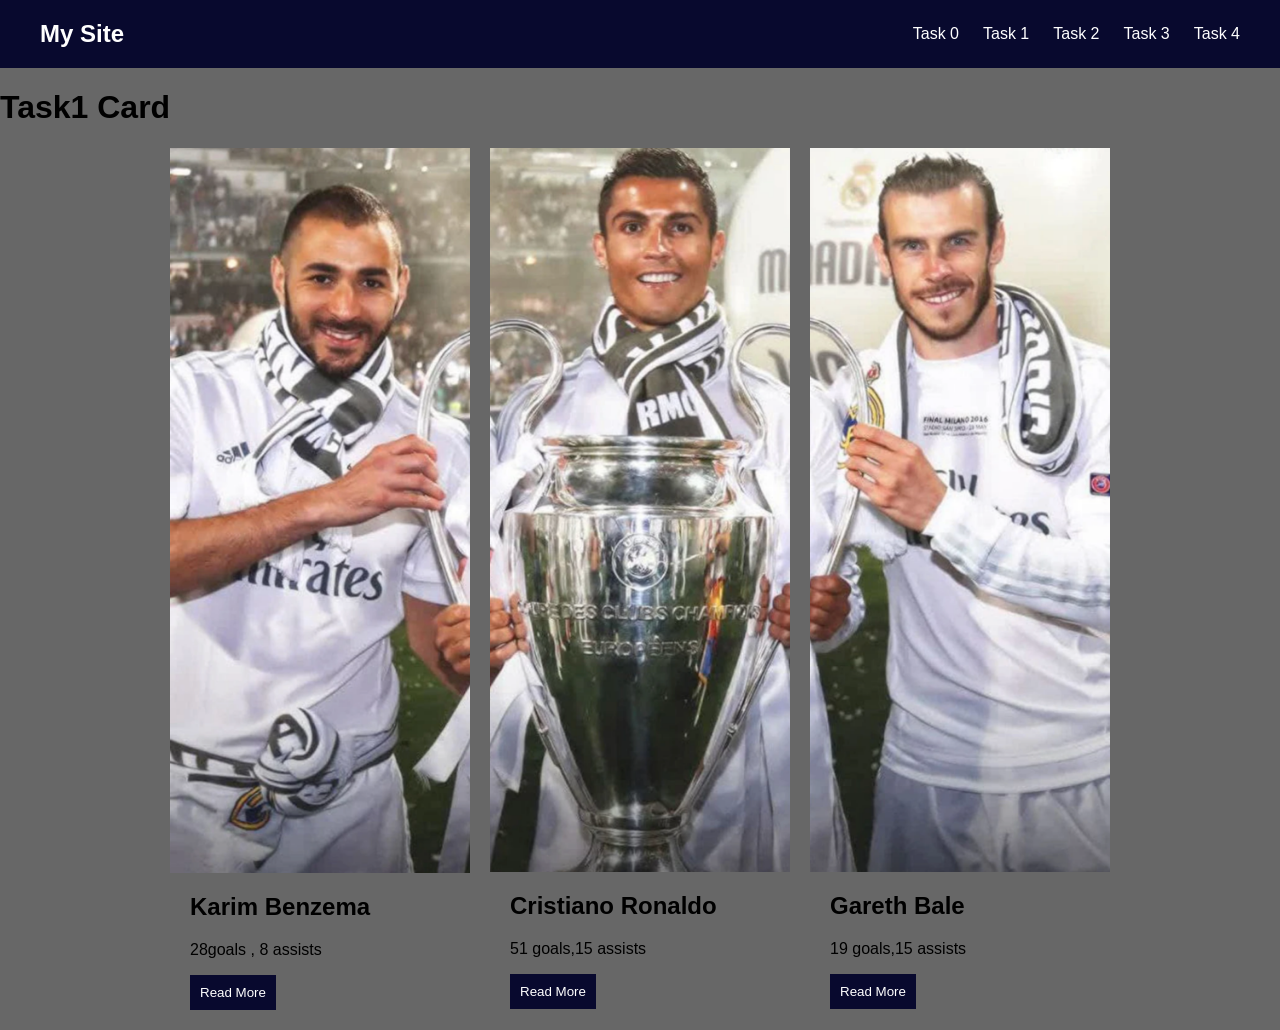
==== task1.html @ d0d6815b "Task2" ====
<!DOCTYPE html>
<html lang="en">
<head>
    <meta charset="UTF-8">
    <meta name="viewport" content="width=device-width, initial-scale=1.0">
    <title>Task 1</title>
    <link rel="stylesheet" href="style.css">
</head>
<body>
    <header>
        <nav class="navbar">
            <a class="logo" href="index.html">My Site</a>
            <div class="nav-links">
                <a href="index.html">Task 0</a>
                <a href="task1.html">Task 1</a>
                <a href="task2.html">Task 2</a>
                <a href="task3.html">Task 3</a>
                <a href="task4.html">Task 4</a>
            </div>
        </nav>
    </header>
    <main>
        <h1>Task1 Card</h1>
        <div class="cards">
            <article class="card">
                <img src="images/card1.jpg" alt="Karim Benzema">
                <h2>Karim Benzema</h2>
                <p>28goals , 8 assists</p>
                <button>Read More</button>
            </article>
            <article class="card">
                <img src="images/card2.jpg" alt="Cristiano Ronaldo">
                <h2>Cristiano Ronaldo</h2>
                <p>51 goals,15 assists</p>
                <button>Read More</button>
            </article>
            <article class="card">
                <img src="images/card3.jpg" alt="Gareth Bale">
                <h2>Gareth Bale</h2>
                <p>19 goals,15 assists</p>
                <button>Read More</button>
            </article>
        </div>
    </main>
</body>
</html>
---- style.css ----
body {
  margin: 0;
  background:#676767;
  font-family:Arial,sans-serif;
}

.navbar{
  background:#08092E;
  padding: 20px 40px;
  display:flex;
  justify-content:space-between;
  align-items:center;
}
.logo{
  color:white;
  font-size:24px;
  font-weight:bold;
  text-decoration:none;
}
.nav-links{
  display:flex;
  gap:24px;
}
.nav-links a{
  color:white;
  text-decoration:none;
}
.nav-links a:hover{
  color:#F3D023;
}
#Task1
main {
  max-width: 1100px;
  margin: 40px auto;
  padding: 0 20px;
}

.cards {
  display: flex;
  justify-content: center;
  gap: 20px;
}

.card {
  flex: 1;
  max-width: 300px;
}

.card img {
  width: 100%;
  height: auto;
  display: block;
}

.card h2,
.card p {
  margin-left: 20px;
  margin-right: 20px;
}

.card button {
  margin: auto 20px 20px;
  padding: 10px;
  background: #08092E;
  color: white;
  border: none;
  cursor: pointer;
}

.card:hover {
  transform: translateY(-5px);
  box-shadow: 0 8px 20px ;
}

@media (max-width: 700px) {
  .cards {
    flex-direction: column;
  }
}
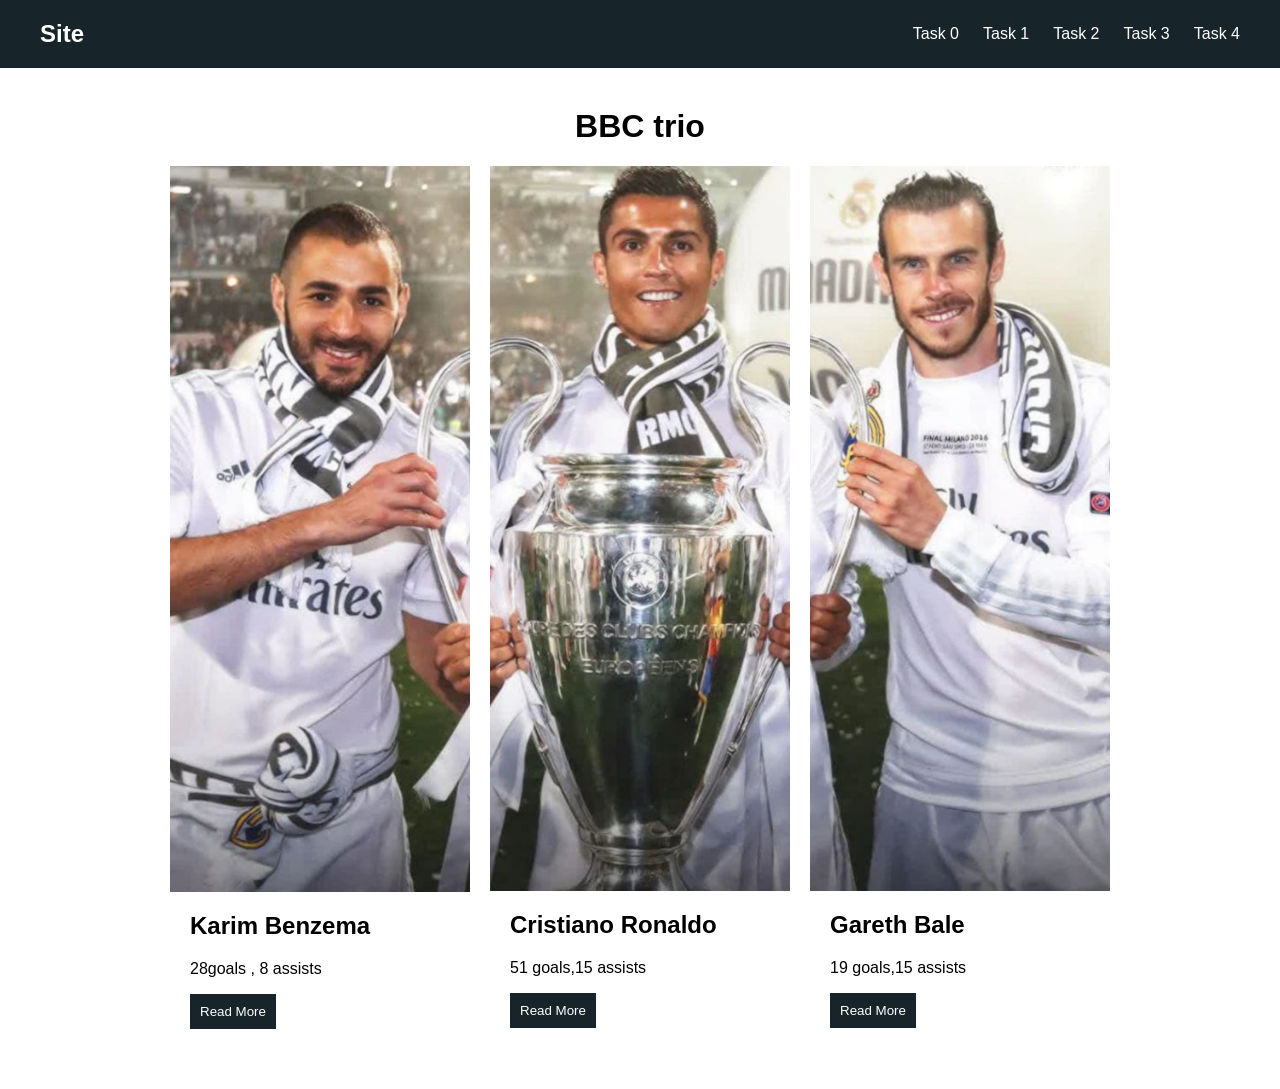
==== commit c28809db: "task3" ====
--- a/task1.html
+++ b/task1.html
@@ -9,7 +9,7 @@
 <body>
     <header>
         <nav class="navbar">
-            <a class="logo" href="index.html">My Site</a>
+            <a class="logo" href="index.html">Site</a>
             <div class="nav-links">
                 <a href="index.html">Task 0</a>
                 <a href="task1.html">Task 1</a>
@@ -20,7 +20,7 @@
         </nav>
     </header>
     <main>
-        <h1>Task1 Card</h1>
+        <h1 style="text-align: center;">BBC trio</h1>
         <div class="cards">
             <article class="card">
                 <img src="images/card1.jpg" alt="Karim Benzema">
--- a/style.css
+++ b/style.css
@@ -1,18 +1,18 @@
 body {
   margin: 0;
-  background:#676767;
+  background:white;
   font-family:Arial,sans-serif;
 }
 
 .navbar{
-  background:#08092E;
+  background:#17252A;
   padding: 20px 40px;
   display:flex;
   justify-content:space-between;
   align-items:center;
 }
 .logo{
-  color:white;
+  color:#FEFFFF;
   font-size:24px;
   font-weight:bold;
   text-decoration:none;
@@ -22,13 +22,12 @@
   gap:24px;
 }
 .nav-links a{
-  color:white;
+  color:#FEFFFF;
   text-decoration:none;
 }
 .nav-links a:hover{
   color:#F3D023;
 }
-#Task1
 main {
   max-width: 1100px;
   margin: 40px auto;
@@ -61,8 +60,8 @@
 .card button {
   margin: auto 20px 20px;
   padding: 10px;
-  background: #08092E;
-  color: white;
+  background: #17252A;
+  color: #FEFFFF;
   border: none;
   cursor: pointer;
 }
@@ -76,4 +75,144 @@
   .cards {
     flex-direction: column;
   }
+}
+
+body.task2 {
+  display: grid;
+  grid-template-columns: 220px 1fr;
+  grid-template-rows: auto 1fr auto;
+  grid-template-areas:
+    "header header"
+    "sidebar main"
+    "footer footer";
+  gap: 10px;
+  min-height: 100vh;
+  background: #17252A;
+}
+
+.task2 header {
+  grid-area: header;
+}
+
+.task2 aside {
+  grid-area: sidebar;
+  padding: 24px;
+  background: #dcefeb;
+  border-radius: 12px;
+}
+
+.task2 main {
+  grid-area: main;
+  max-width: none;
+  margin: 0;
+  padding: 28px;
+  background: white;
+  border-radius: 12px;
+}
+.task2 aside ul {
+  list-style: none;
+  padding: 0;
+}
+
+.task2 aside li {
+  margin-bottom: 10px;
+}
+
+.task2 aside a {
+  display: block;
+  padding: 10px;
+  color: #24313d;
+  background: white;
+  border-radius: 8px;
+  text-decoration: none;
+}
+
+.task2 aside a:hover {
+  background: #b8d8d2;
+}
+
+.task2 main section {
+  padding: 18px;
+  margin-bottom: 16px;
+  background: #f2f7f6;
+  border-radius: 8px;
+}
+
+.task2 footer {
+  grid-area: footer;
+  padding: 20px;
+  background: #17252A;
+  color: #FEFFFF;
+  text-align: center;
+}
+
+@media (max-width: 700px) {
+  body.task2 {
+    grid-template-columns: 1fr;
+    grid-template-rows: auto auto 1fr auto;
+    grid-template-areas:
+      "header"
+      "sidebar"
+      "main"
+      "footer";
+  }
+}
+
+.gallery {
+  display: grid;
+  grid-template-columns: repeat(3, 1fr);
+  grid-auto-rows: 220px;
+  gap: 15px;
+}
+
+.player {
+  position: relative;
+  margin: 0;
+  overflow: hidden;
+}
+
+.player img {
+  width: 100%;
+  height: 100%;
+  object-fit: contain;
+  background: #eeeeee;
+}
+
+.player figcaption {
+  position: absolute;
+  bottom: 0;
+  left: 0;
+  right: 0;
+  padding: 10px;
+  background: #24313d;
+  color: white;
+  text-align: center;
+  opacity: 1;
+}
+
+.player:hover figcaption {
+  opacity: 1;
+}
+
+@media (max-width: 700px) {
+  .gallery {
+    grid-template-columns: repeat(2, 1fr);
+  }
+}
+
+@media (max-width: 450px) {
+  .gallery {
+    grid-template-columns: 1fr;
+  }
+
+  .player figcaption {
+    opacity: 1;
+  }
+}
+.player img {
+  transition: transform 0.2s;
+}
+
+.player:hover img {
+  transform: scale(1.04);
 }
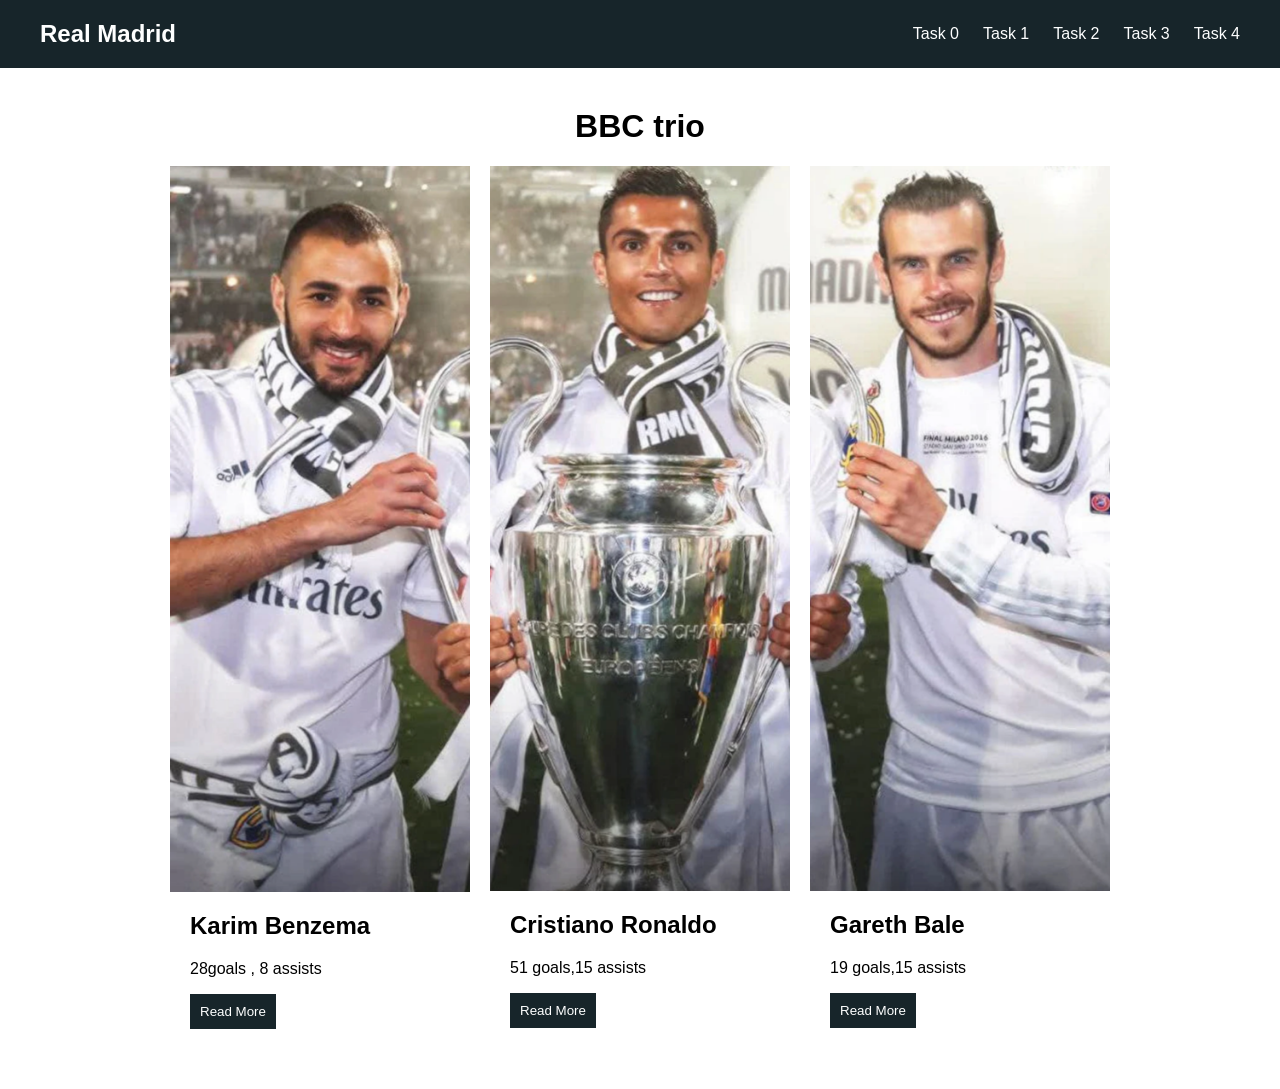
==== commit 93915b55: "Task 4" ====
--- a/task1.html
+++ b/task1.html
@@ -9,7 +9,7 @@
 <body>
     <header>
         <nav class="navbar">
-            <a class="logo" href="index.html">Site</a>
+            <a class="logo" href="index.html">Real Madrid</a>
             <div class="nav-links">
                 <a href="index.html">Task 0</a>
                 <a href="task1.html">Task 1</a>
--- a/style.css
+++ b/style.css
@@ -215,4 +215,66 @@
 
 .player:hover img {
   transform: scale(1.04);
+}
+
+body.task4 {
+  min-height: 100vh;
+  display: flex;
+  flex-direction: column;
+  background: #f2f4f5;
+}
+
+.task4 .portfolio {
+  flex: 1;
+  display: grid;
+  grid-template-columns: 2fr 1fr;
+  gap: 20px;
+  width: 100%;
+  max-width: 1100px;
+  margin: 30px auto;
+  padding: 0 20px;
+}
+
+.task4 .projects,
+.task4 .portfolio-info {
+  padding: 24px;
+  background: white;
+  border-radius: 12px;
+}
+
+.task4 .project-card {
+  display: flex;
+  flex-direction: column;
+  align-items: flex-start;
+  min-height: 170px;
+  padding: 18px;
+  margin-bottom: 16px;
+  border: 1px solid #dddddd;
+  border-radius: 8px;
+}
+
+.task4 .project-link {
+  margin-top: auto;
+  padding: 10px 14px;
+  background: #24313d;
+  color: white;
+  text-decoration: none;
+  border-radius: 6px;
+}
+
+.task4 .project-link:hover {
+  background: #3f6b73;
+}
+
+.task4 footer {
+  padding: 20px;
+  background: #24313d;
+  color: white;
+  text-align: center;
+}
+
+@media (max-width: 700px) {
+  .task4 .portfolio {
+    grid-template-columns: 1fr;
+  }
 }
